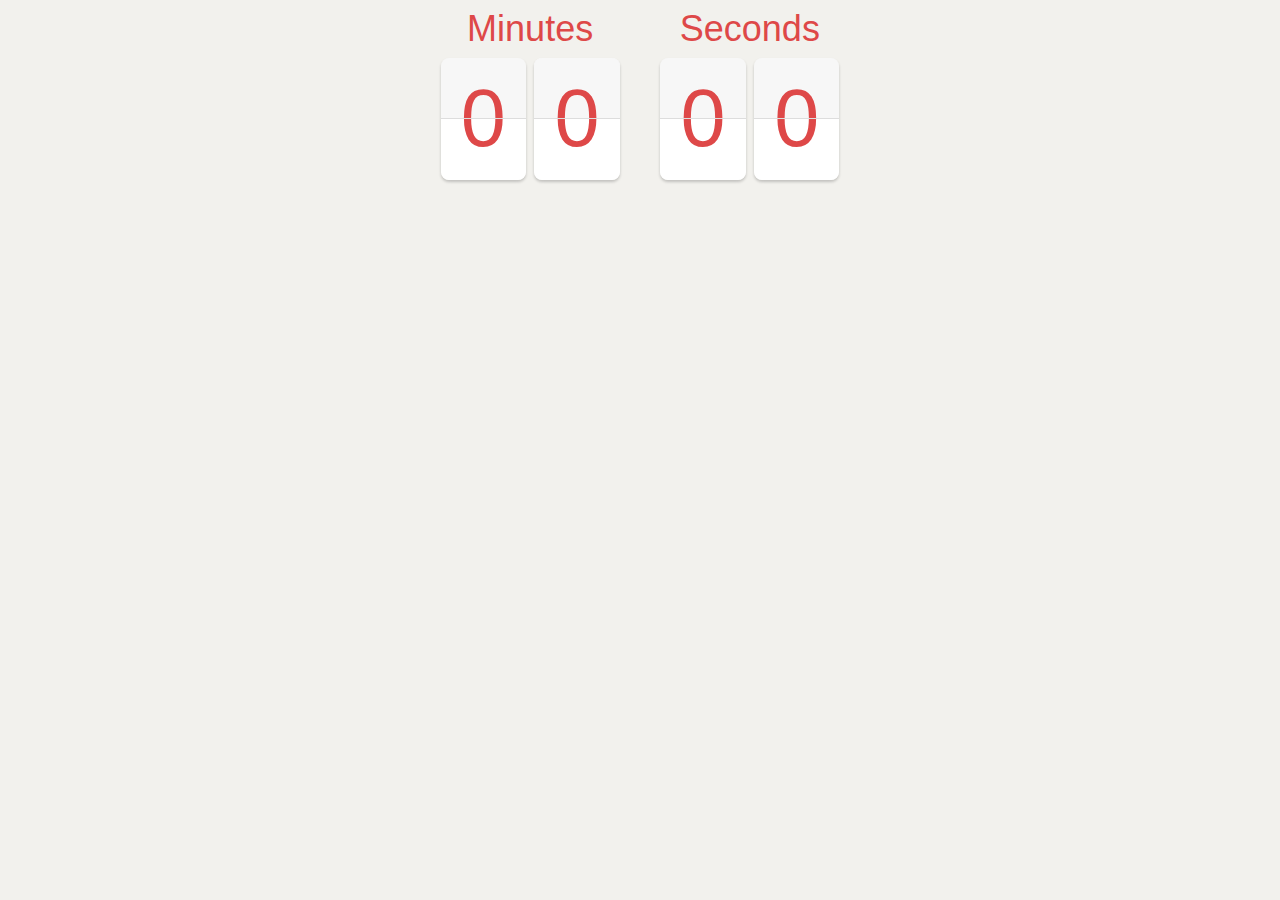
==== index.html @ 717721cf "update" ====
<!DOCTYPE html>
<html lang="en">
<head>
  <meta charset="UTF-8">
  <meta http-equiv="X-UA-Compatible" content="IE=edge">
  <meta name="viewport" content="width=device-width, initial-scale=1.0">
  <title>Document</title>
  <link rel="stylesheet" href="styles.css">
  <script src="script.js" defer></script>
</head>
<body>
  <div class="container">
   <!--  <div class="container-segment">
      <div class="segment-title">Hours</div>
      <div class="segment">
        <div class="flip-card" data-hours-tens>
          <div class="top">2</div>
          <div class="bottom">2</div>
        </div>
        <div class="flip-card" data-hours-ones>
          <div class="top">4</div>
          <div class="bottom">4</div>
        </div>
      </div>
    </div> -->
    <div class="container-segment">
      <div class="segment-title">Minutes</div>
      <div class="segment">
        <div class="flip-card" data-minutes-tens>
          <div class="top">0</div>
          <div class="bottom">0</div>
        </div>
        <div class="flip-card" data-minutes-ones>
          <div class="top">0</div>
          <div class="bottom">0</div>
        </div>
      </div>
    </div>
    <div class="container-segment">
      <div class="segment-title">Seconds</div>
      <div class="segment">
        <div class="flip-card" data-seconds-tens>
          <div class="top">0</div>
          <div class="bottom">0</div>
        </div>
        <div class="flip-card" data-seconds-ones>
          <div class="top">0</div>
          <div class="bottom">0</div>
        </div>
      </div>
    </div>
  </div>
</body>
</html>
---- styles.css ----
*, *::after, *::before {
  box-sizing: border-box;
  font-family: Arial, Helvetica, sans-serif;
  font-size: 2.25rem;
}

body {
  background-color: #f2f1ed;
  color: #de4848;
}

.flip-card {
  position: relative;
  display: inline-flex;
  flex-direction: column;
  box-shadow: 0 2px 3px 0 rgba(0, 0, 0, .2);
  border-radius: .1em;
}

.top,
.bottom,
.flip-card .top-flip,
.flip-card .bottom-flip {
  height: .75em;
  line-height: 1;
  padding: .25em;
  overflow: hidden;
}

.top,
.flip-card .top-flip {
  background-color: #f7f7f7;
  border-top-right-radius: .1em;
  border-top-left-radius: .1em;
  border-bottom: 1px solid rgba(0, 0, 0, 0.1);
}

.bottom,
.flip-card .bottom-flip {
  background-color: white;
  display: flex;
  align-items: flex-end;
  border-bottom-right-radius: .1em;
  border-bottom-left-radius: .1em;
}

.flip-card .top-flip {
  position: absolute;
  width: 100%;
  animation: flip-top 250ms ease-in;
  transform-origin: bottom;
}

@keyframes flip-top {
  100% {
    transform: rotateX(90deg);
  }
}

.flip-card .bottom-flip {
  position: absolute;
  bottom: 0;
  width: 100%;
  animation: flip-bottom 250ms ease-out 250ms;
  transform-origin: top;
  transform: rotateX(90deg);
}

@keyframes flip-bottom {
  100% {
    transform: rotateX(0deg);
  }
}

.container {
  display: flex;
  gap: .5em;
  justify-content: center;
}

.container-segment {
  display: flex;
  flex-direction: column;
  gap: .1em;
  align-items: center;
}

.segment {
  display: flex;
  gap: .1em;
}

.segment-title {
  font-size: 1rem;
}
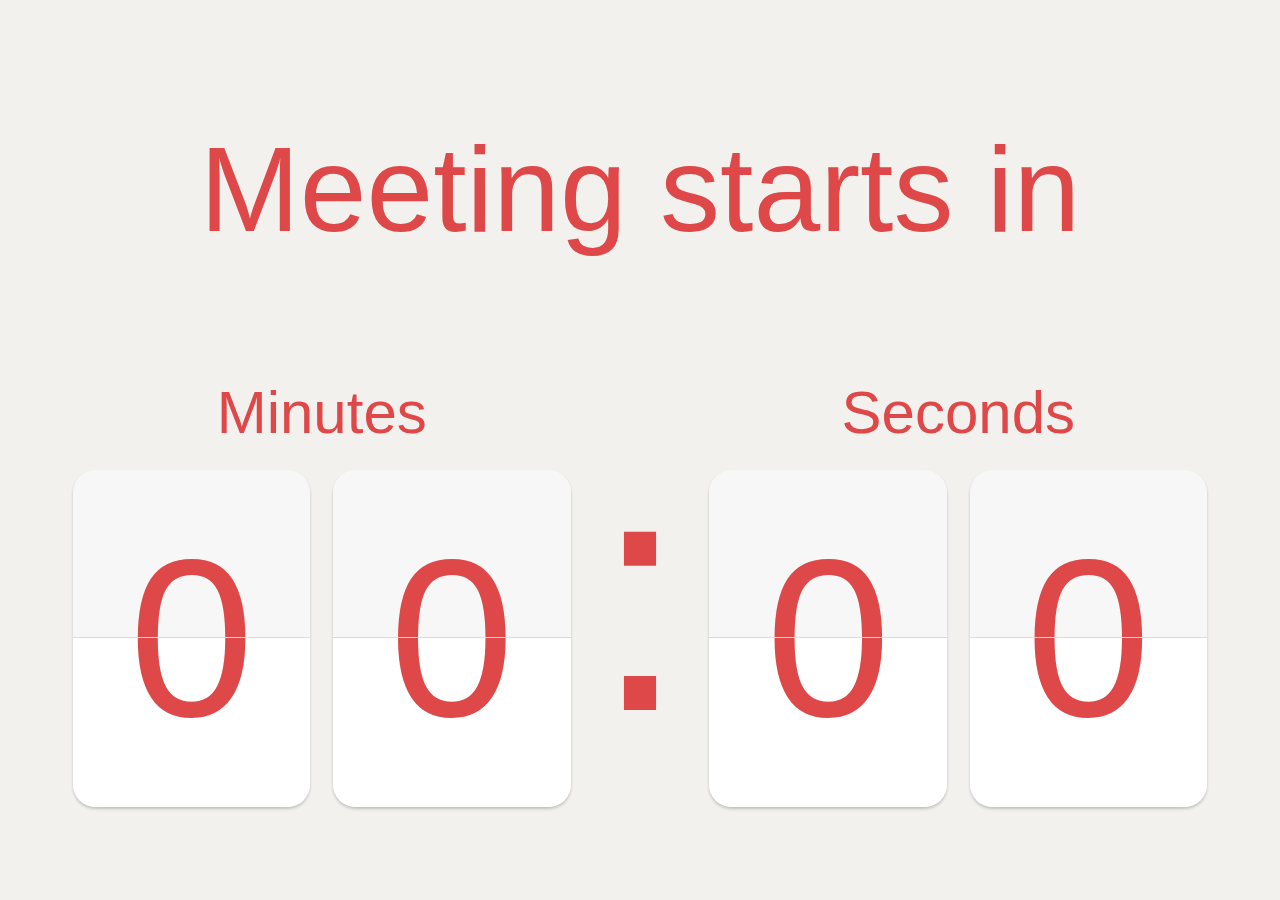
==== commit 440dd14b: "update" ====
--- a/index.html
+++ b/index.html
@@ -9,20 +9,9 @@
   <script src="script.js" defer></script>
 </head>
 <body>
+  <p class="title">Meeting starts in</p>
   <div class="container">
-   <!--  <div class="container-segment">
-      <div class="segment-title">Hours</div>
-      <div class="segment">
-        <div class="flip-card" data-hours-tens>
-          <div class="top">2</div>
-          <div class="bottom">2</div>
-        </div>
-        <div class="flip-card" data-hours-ones>
-          <div class="top">4</div>
-          <div class="bottom">4</div>
-        </div>
-      </div>
-    </div> -->
+   <div class="segment">
     <div class="container-segment">
       <div class="segment-title">Minutes</div>
       <div class="segment">
@@ -37,6 +26,9 @@
       </div>
     </div>
     <div class="container-segment">
+    <div class="colon">:</div>
+    </div>
+    <div class="container-segment">
       <div class="segment-title">Seconds</div>
       <div class="segment">
         <div class="flip-card" data-seconds-tens>
@@ -49,6 +41,10 @@
         </div>
       </div>
     </div>
+  
+  
+  
+  </div>
   </div>
 </body>
 </html>--- a/styles.css
+++ b/styles.css
@@ -1,13 +1,23 @@
 *, *::after, *::before {
   box-sizing: border-box;
   font-family: Arial, Helvetica, sans-serif;
-  font-size: 2.25rem;
+  font-size: 3.75rem;
+}
+
+.title {
+  position: relative;
+  text-align: center;
+  font-size: 2rem;
 }
 
 body {
   background-color: #f2f1ed;
   color: #de4848;
 }
+
+
+
+
 
 .flip-card {
   position: relative;
@@ -92,4 +102,10 @@
 
 .segment-title {
   font-size: 1rem;
+}
+
+.colon {
+  position: relative;
+  font-size: 1.5em; 
+  top: 5%;
 }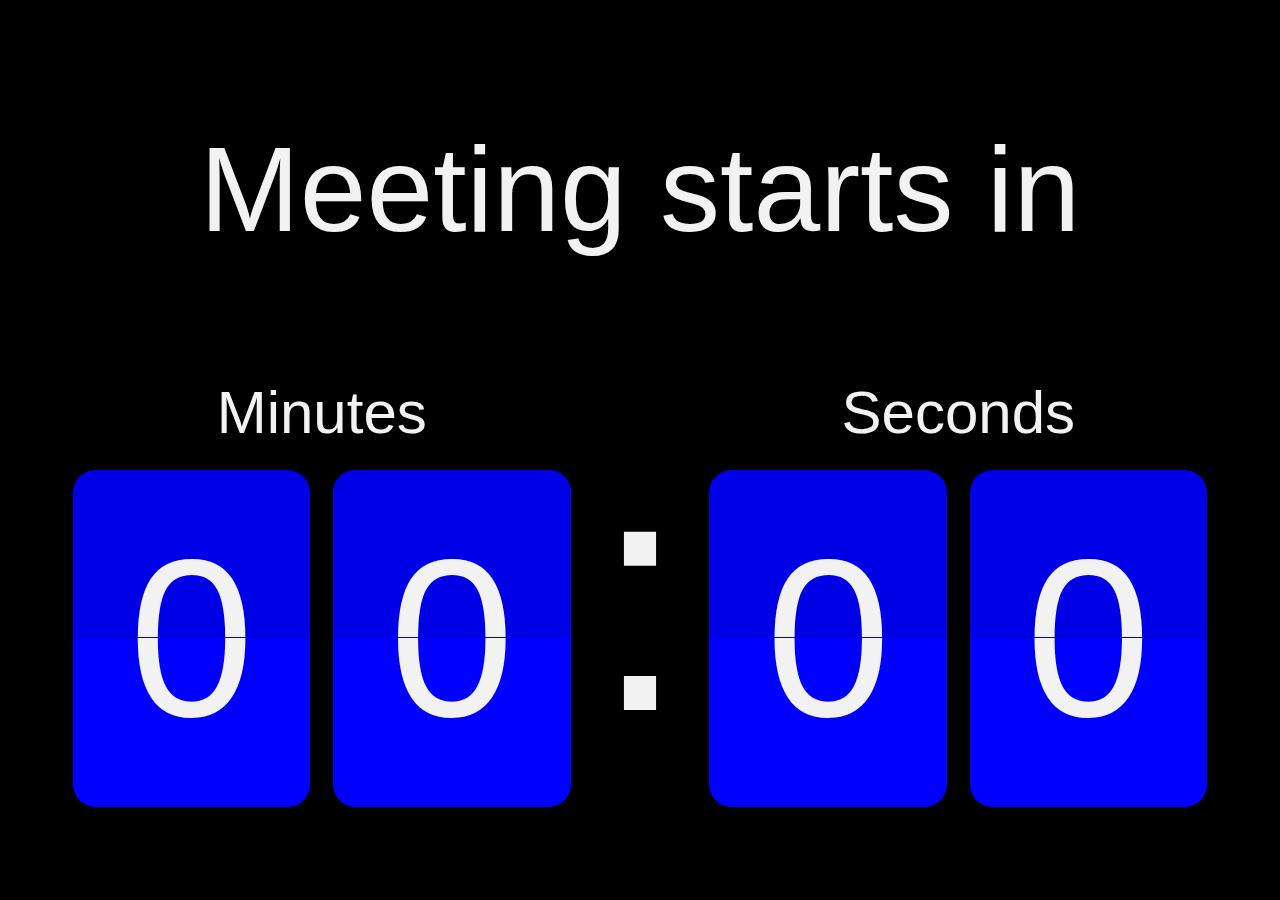
==== commit 859774db: "update" ====
--- a/index.html
+++ b/index.html
@@ -4,8 +4,8 @@
   <meta charset="UTF-8">
   <meta http-equiv="X-UA-Compatible" content="IE=edge">
   <meta name="viewport" content="width=device-width, initial-scale=1.0">
-  <title>Document</title>
-  <link rel="stylesheet" href="styles.css">
+  <title>Timer Page</title>
+  <link rel="stylesheet" href="timer_styles.css">
   <script src="script.js" defer></script>
 </head>
 <body>
--- a/timer_styles.css
+++ b/timer_styles.css
@@ -0,0 +1,115 @@
+*, *::after, *::before {
+  box-sizing: border-box;
+  font-family: Arial, Helvetica, sans-serif;
+  font-size: 3.75rem;
+}
+
+.title {
+  position: relative;
+  text-align: center;
+  font-size: 2rem;
+}
+
+body {
+  /* background-color: #f2f1ed; */
+  background-color: #000;
+  /* color: #de4848; */
+  color: #f2f2f2;
+}
+
+
+
+
+
+.flip-card {
+  position: relative;
+  display: inline-flex;
+  flex-direction: column;
+  box-shadow: 0 2px 3px 0 rgba(0, 0, 0, .2);
+  border-radius: .1em;
+}
+
+.top,
+.bottom,
+.flip-card .top-flip,
+.flip-card .bottom-flip {
+  height: .75em;
+  line-height: 1;
+  padding: .25em;
+  overflow: hidden;
+}
+
+.top,
+.flip-card .top-flip {
+  /* background-color: #f7f7f7; */
+  background-color: #0000e6;
+  border-top-right-radius: .1em;
+  border-top-left-radius: .1em;
+  border-bottom: 1px solid rgba(0, 0, 0, 0.1);
+}
+
+.bottom,
+.flip-card .bottom-flip {
+  /* background-color: white; */
+  background-color: blue;
+  display: flex;
+  align-items: flex-end;
+  border-bottom-right-radius: .1em;
+  border-bottom-left-radius: .1em;
+}
+
+.flip-card .top-flip {
+  position: absolute;
+  width: 100%;
+  animation: flip-top 250ms ease-in;
+  transform-origin: bottom;
+}
+
+@keyframes flip-top {
+  100% {
+    transform: rotateX(90deg);
+  }
+}
+
+.flip-card .bottom-flip {
+  position: absolute;
+  bottom: 0;
+  width: 100%;
+  animation: flip-bottom 250ms ease-out 250ms;
+  transform-origin: top;
+  transform: rotateX(90deg);
+}
+
+@keyframes flip-bottom {
+  100% {
+    transform: rotateX(0deg);
+  }
+}
+
+.container {
+  display: flex;
+  gap: .5em;
+  justify-content: center;
+}
+
+.container-segment {
+  display: flex;
+  flex-direction: column;
+  gap: .1em;
+  align-items: center;
+}
+
+.segment {
+  display: flex;
+  gap: .1em;
+}
+
+.segment-title {
+  font-size: 1rem;
+}
+
+.colon {
+  position: relative;
+  font-size: 1.5em; 
+  top: 5%;
+}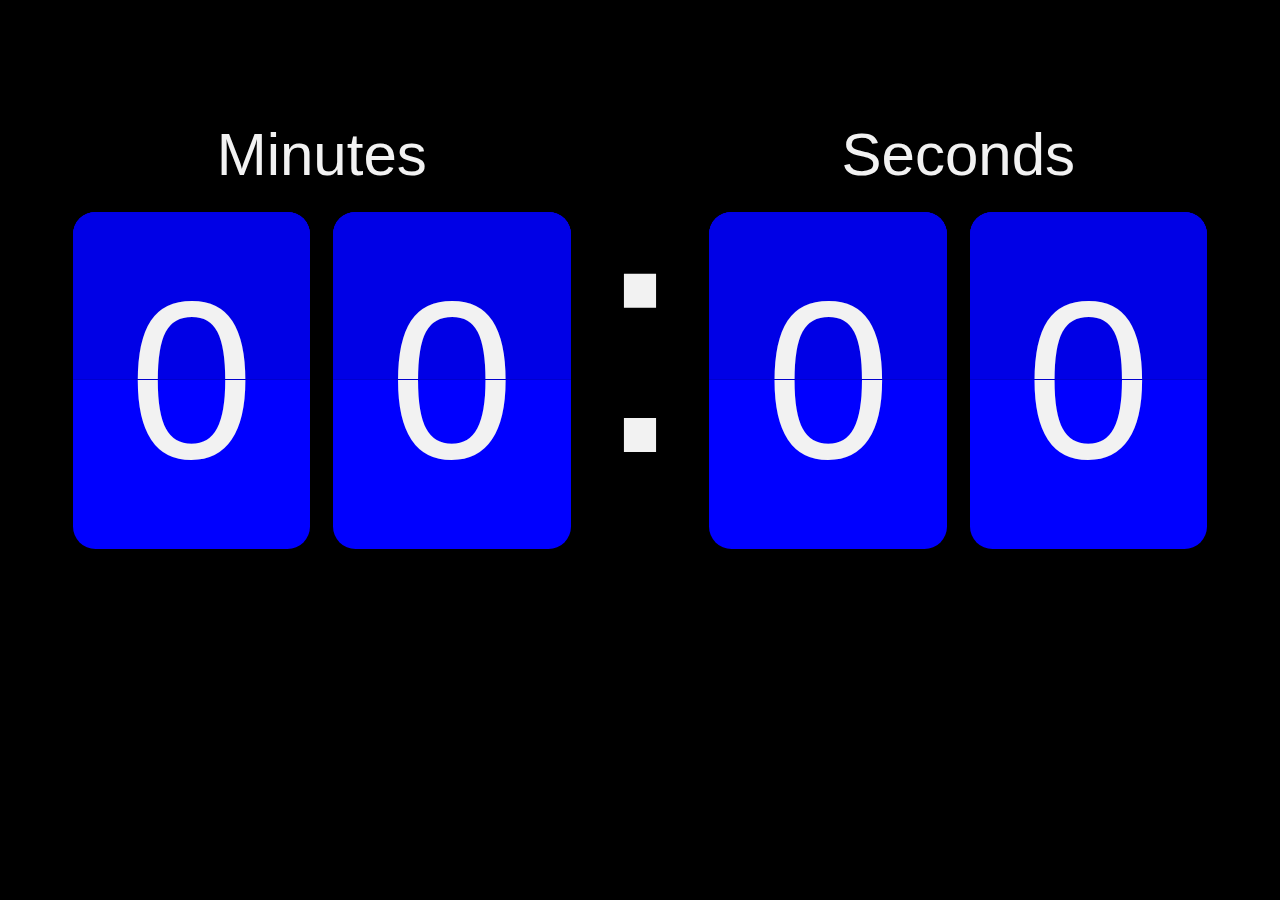
==== commit 0adaf20b: "update" ====
--- a/index.html
+++ b/index.html
@@ -9,7 +9,7 @@
   <script src="script.js" defer></script>
 </head>
 <body>
-  <p class="title">Meeting starts in</p>
+  <p class="title" id="title_msg">Meeting starts in</p>
   <div class="container">
    <div class="segment">
     <div class="container-segment">
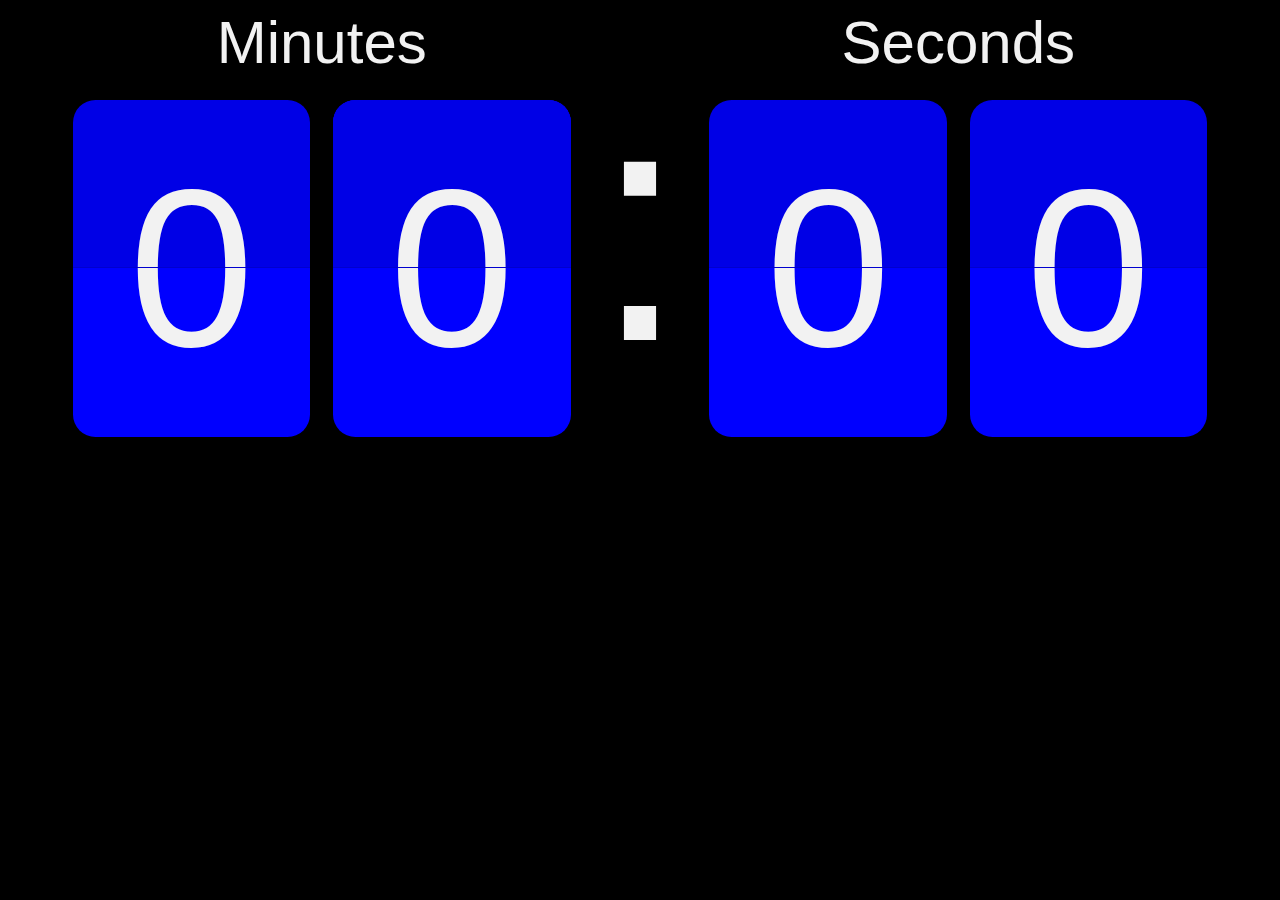
==== commit e57a989a: "update" ====
--- a/index.html
+++ b/index.html
@@ -11,6 +11,7 @@
 <body>
   <p class="title" id="title_msg">Meeting starts in</p>
   <div class="container">
+    
    <div class="segment">
     <div class="container-segment">
       <div class="segment-title">Minutes</div>
--- a/timer_styles.css
+++ b/timer_styles.css
@@ -5,7 +5,6 @@
 }
 
 .title {
-  position: relative;
   text-align: center;
   font-size: 2rem;
 }
@@ -16,10 +15,10 @@
   /* color: #de4848; */
   color: #f2f2f2;
 }
-
-
-
-
+ 
+p {
+  margin: 0;
+}
 
 .flip-card {
   position: relative;
